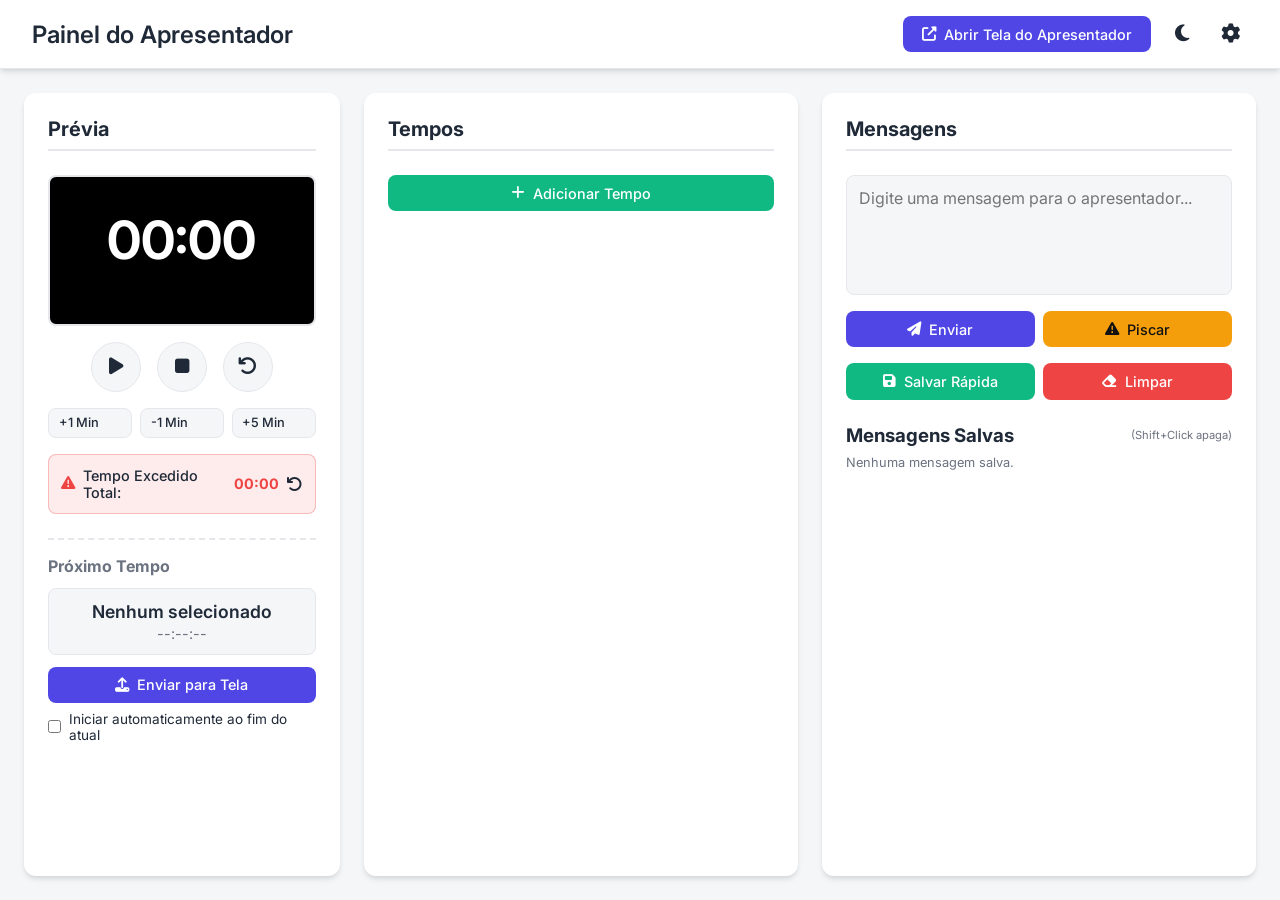
==== index.html @ 935d7884 "primeira versão" ====
<!DOCTYPE html>
<html lang="pt-BR" data-theme="light">

<head>
    <meta charset="UTF-8">
    <meta name="viewport" content="width=device-width, initial-scale=1.0">
    <title>Painel de Controle - Timer</title>
    <link rel="stylesheet" href="css/style.css">
    <link href="https://fonts.googleapis.com/css2?family=Inter:wght@400;500;600;700&display=swap" rel="stylesheet">
    <link rel="stylesheet" href="https://cdnjs.cloudflare.com/ajax/libs/font-awesome/6.4.0/css/all.min.css">
</head>

<body>
    <header class="app-header">
        <h1>Painel do Apresentador</h1>
        <div class="header-actions">
            <button id="openPresenterBtn" class="btn primary"><i class="fas fa-external-link-alt"></i> Abrir Tela do
                Apresentador</button>
            <button id="themeToggleBtn" class="btn icon-btn"><i class="fas fa-moon"></i></button>
            <button id="settingsBtn" class="btn icon-btn"><i class="fas fa-cog"></i></button>
        </div>
    </header>

    <div class="modal-overlay hidden" id="settingsModalOverlay">
        <div class="settings-modal" id="settingsPanel">
            <div class="modal-header">
                <h3>Configurações e Temas</h3>
                <button id="closeSettingsBtn" class="btn icon-btn"><i class="fas fa-times"></i></button>
            </div>

            <!-- Mini Preview -->
            <div class="mini-preview-container" id="miniPreviewContainer">
                <div class="mini-preview-bg" id="miniPreviewBg"></div>
                <div class="mini-preview-content">
                    <div class="mini-preview-time" id="miniPreviewTime">00:00:00</div>
                    <div class="mini-preview-msg" id="miniPreviewMsg">Sua mensagem aqui</div>
                </div>
            </div>

            <div class="settings-grid">
                <div class="form-group">
                    <label>Cor de Fundo</label>
                    <input type="color" id="setBgColor" value="#000000">
                </div>
                <div class="form-group">
                    <label>Cor do Texto</label>
                    <input type="color" id="setTextColor" value="#ffffff">
                </div>
                <div class="form-group">
                    <label>Tamanho da Fonte (Tempo - cqw)</label>
                    <input type="range" id="setTimeSize" min="5" max="40" value="20">
                </div>
                <div class="form-group">
                    <label>Tamanho da Fonte (Mensagem - cqw)</label>
                    <input type="range" id="setMsgSize" min="2" max="15" value="5">
                </div>
                <div class="form-group" style="grid-column: span 2;">
                    <label>Imagem de Fundo</label>
                    <div style="display: flex; gap: 0.5rem;">
                        <input type="text" id="setBgImage" placeholder="Cole a URL ou envie um arquivo local"
                            style="flex: 1;">
                        <input type="file" id="setBgImageFile" accept="image/*" style="display: none;">
                        <button class="btn secondary" onclick="document.getElementById('setBgImageFile').click()"
                            title="Escolher imagem do PC" style="white-space: nowrap;"><i class="fas fa-upload"></i>
                            Local</button>
                    </div>
                </div>
            </div>
            <div class="form-group" style="margin-top: 1.5rem;">
                <button id="applySettingsBtn" class="btn primary" style="width: 100%; justify-content: center;"><i
                        class="fas fa-check"></i> Aplicar e Salvar Padrão</button>
            </div>

            <div class="themes-section">
                <h4>Temas Personalizados</h4>
                <div class="theme-save-area">
                    <input type="text" id="newThemeName" placeholder="Nome do tema (ex: Culto Jovem)">
                    <button id="saveThemeBtn" class="btn secondary"><i class="fas fa-save"></i> Salvar Atual</button>
                </div>
                <div class="themes-list" id="themesList">
                    <!-- Temas renderizados aqui -->
                </div>
            </div>
        </div>
    </div>

    <main class="dashboard">
        <!-- Coluna Esquerda -->
        <section class="panel left-panel">
            <h2>Prévia</h2>
            <div class="preview-container" id="previewContainer">
                <div class="preview-bg" id="previewBg"></div>
                <div class="preview-content">
                    <div class="preview-name" id="previewName"></div>
                    <div class="preview-time" id="previewTime">00:00:00</div>
                    <div class="preview-message" id="previewMessage"></div>
                </div>
            </div>

            <div class="controls">
                <button class="btn control-btn" id="playPauseBtn" title="Play/Pause"><i
                        class="fas fa-play"></i></button>
                <button class="btn control-btn" id="stopBtn" title="Parar/Zerar"><i class="fas fa-stop"></i></button>
                <button class="btn control-btn" id="resetBtn" title="Reiniciar"><i class="fas fa-undo"></i></button>
            </div>
            <div class="time-adjust">
                <button class="btn small-btn" id="add1Min">+1 Min</button>
                <button class="btn small-btn" id="sub1Min">-1 Min</button>
                <button class="btn small-btn" id="add5Min">+5 Min</button>
            </div>

            <div class="lost-time-container">
                <i class="fas fa-exclamation-triangle" style="color: var(--danger);"></i>
                <span>Tempo Excedido Total: </span>
                <span id="lostTimeDisplay" class="lost-time-value">00:00</span>
                <button id="resetLostTimeBtn" class="btn icon-btn" title="Zerar Tempo Excedido"
                    style="padding: 0; margin-left: auto; font-size: 1rem;"><i class="fas fa-undo"></i></button>
            </div>

            <div class="staging-area">
                <h3>Próximo Tempo</h3>
                <div class="staged-info">
                    <div id="stagedName" class="staged-name">Nenhum selecionado</div>
                    <div id="stagedDuration" class="staged-duration">--:--:--</div>
                </div>
                <button id="pushStagedBtn" class="btn primary"
                    style="width: 100%; justify-content: center; margin-bottom: 0.5rem;" disabled><i
                        class="fas fa-upload"></i> Enviar para Tela</button>
                <div class="auto-start-toggle">
                    <input type="checkbox" id="autoStartCheck">
                    <label for="autoStartCheck" style="font-size: 0.85rem; cursor: pointer;">Iniciar automaticamente ao
                        fim do atual</label>
                </div>
            </div>
        </section>

        <!-- Coluna Central -->
        <section class="panel center-panel">
            <h2>Tempos</h2>
            <div class="bulk-add">
                <button id="showAddFormBtn" class="btn secondary"
                    style="width: 100%; justify-content: center; margin-bottom: 0.5rem;"><i class="fas fa-plus"></i>
                    Adicionar Tempo</button>
                <div id="addTimerForm"
                    style="display: none; background: var(--bg-color); border: 1px solid var(--border); padding: 1rem; border-radius: 8px; margin-bottom: 0.5rem; flex-direction: column; gap: 0.5rem;">
                    <div class="form-group">
                        <label style="font-size: 0.8rem; margin-bottom: -0.2rem;">Nome do Tempo</label>
                        <input type="text" id="newTimerName" placeholder="Ex: Pregação" autocomplete="off">
                    </div>
                    <div class="form-group">
                        <label style="font-size: 0.8rem; margin-bottom: -0.2rem;">Duração (MM:SS ou MM)</label>
                        <input type="text" id="newTimerDuration" placeholder="Ex: 45:00 ou 45" autocomplete="off">
                    </div>
                    <div style="display: flex; gap: 0.5rem; margin-top: 0.5rem;">
                        <button id="confirmAddTimerBtn" class="btn primary" style="flex: 1; justify-content: center;"><i
                                class="fas fa-check"></i> Salvar</button>
                        <button id="cancelAddTimerBtn" class="btn danger" style="flex: 1; justify-content: center;"><i
                                class="fas fa-times"></i> Cancelar</button>
                    </div>
                </div>
            </div>
            <div class="timer-list" id="timerList">
                <!-- Items inseridos dinamicamente -->
            </div>
        </section>

        <!-- Coluna Direita -->
        <section class="panel right-panel">
            <h2>Mensagens</h2>
            <div class="message-input-area">
                <textarea id="customMessageInput" placeholder="Digite uma mensagem para o apresentador..."></textarea>
                <div style="display: flex; gap: 0.5rem; width: 100%; margin-bottom: 0.5rem;">
                    <button id="sendMessageBtn" class="btn primary" style="flex: 1;"><i class="fas fa-paper-plane"></i> Enviar</button>
                    <button id="blinkMessageBtn" class="btn warning" style="flex: 1;"><i class="fas fa-exclamation-triangle"></i> Piscar</button>
                </div>
                <div style="display: flex; gap: 0.5rem; width: 100%;">
                    <button id="saveQuickMsgBtn" class="btn secondary" style="flex: 1;" title="Salvar mensagem atual como rápida"><i class="fas fa-save"></i> Salvar Rápida</button>
                    <button id="clearMessageBtn" class="btn danger" style="flex: 1;"><i class="fas fa-eraser"></i> Limpar</button>
                </div>
            </div>
            <div class="preset-messages">
                <div style="display: flex; justify-content: space-between; align-items: center; margin-bottom: 0.5rem;">
                    <h3 style="margin-bottom: 0;">Mensagens Salvas</h3>
                    <span style="font-size: 0.7rem; color: var(--text-muted);">(Shift+Click apaga)</span>
                </div>
                <div class="preset-list" id="presetList">
                    <!-- Mensagens salvas inseridas aqui -->
                </div>
            </div>
        </section>
    </main>
    <script src="js/script.js"></script>
</body>

</html>
---- css/style.css ----
:root {
    --bg-color: #f4f6f8;
    --panel-bg: #ffffff;
    --text-color: #1f2937;
    --text-muted: #6b7280;
    --primary: #4F46E5;
    --primary-hover: #4338CA;
    --secondary: #10B981;
    --secondary-hover: #059669;
    --danger: #EF4444;
    --danger-hover: #DC2626;
    --warning: #F59E0B;
    --warning-hover: #D97706;
    --border: #e5e7eb;
    --shadow: 0 4px 6px -1px rgba(0, 0, 0, 0.1), 0 2px 4px -1px rgba(0, 0, 0, 0.06);
    --radius: 12px;
}

[data-theme="dark"] {
    --bg-color: #111827;
    --panel-bg: #1F2937;
    --text-color: #F9FAFB;
    --text-muted: #9CA3AF;
    --border: #374151;
    --shadow: 0 4px 6px -1px rgba(0, 0, 0, 0.3);
}

* {
    box-sizing: border-box;
    margin: 0;
    padding: 0;
    font-family: 'Inter', sans-serif;
    transition: background-color 0.3s, color 0.3s, border-color 0.3s;
}

body {
    background-color: var(--bg-color);
    color: var(--text-color);
    height: 100vh;
    display: flex;
    flex-direction: column;
}

.app-header {
    display: flex;
    justify-content: space-between;
    align-items: center;
    padding: 1rem 2rem;
    background-color: var(--panel-bg);
    border-bottom: 1px solid var(--border);
    box-shadow: var(--shadow);
    z-index: 10;
}

.app-header h1 {
    font-size: 1.5rem;
    font-weight: 600;
}

.header-actions {
    display: flex;
    gap: 1rem;
}

.btn {
    padding: 0.6rem 1.2rem;
    border: none;
    border-radius: 8px;
    font-weight: 500;
    cursor: pointer;
    display: flex;
    align-items: center;
    gap: 0.5rem;
    transition: all 0.2s;
    font-size: 0.9rem;
}

.btn.primary { background-color: var(--primary); color: white; }
.btn.primary:hover { background-color: var(--primary-hover); transform: translateY(-1px); }
.btn.secondary { background-color: var(--secondary); color: white; }
.btn.secondary:hover { background-color: var(--secondary-hover); }
.btn.danger { background-color: var(--danger); color: white; }
.btn.danger:hover { background-color: var(--danger-hover); }
.btn.warning { background-color: var(--warning); color: #111; }
.btn.warning:hover { background-color: var(--warning-hover); color: white; }
.btn.icon-btn {
    background: transparent;
    color: var(--text-color);
    font-size: 1.2rem;
    padding: 0.5rem;
}
.btn.icon-btn:hover { background: rgba(128,128,128,0.1); }

/* Settings Modal */
.modal-overlay {
    position: fixed;
    top: 0; left: 0; right: 0; bottom: 0;
    background-color: rgba(0, 0, 0, 0.6);
    backdrop-filter: blur(4px);
    z-index: 50;
    display: flex;
    justify-content: center;
    align-items: center;
    opacity: 1;
    transition: opacity 0.3s ease;
}
.modal-overlay.hidden {
    opacity: 0;
    pointer-events: none;
}
.settings-modal {
    background-color: var(--panel-bg);
    border-radius: var(--radius);
    padding: 2rem;
    width: 90%;
    max-width: 600px;
    box-shadow: var(--shadow);
    max-height: 90vh;
    overflow-y: auto;
    transform: translateY(0) scale(1);
    transition: transform 0.3s cubic-bezier(0.175, 0.885, 0.32, 1.275);
}
.modal-overlay.hidden .settings-modal {
    transform: translateY(20px) scale(0.95);
}
.modal-header {
    display: flex;
    justify-content: space-between;
    align-items: center;
    margin-bottom: 1.5rem;
    padding-bottom: 1rem;
    border-bottom: 1px solid var(--border);
}
.modal-header h3 { font-size: 1.3rem; }

/* Mini Preview */
.mini-preview-container {
    width: 100%;
    aspect-ratio: 16/9;
    background-color: #000;
    border-radius: 8px;
    margin-bottom: 1.5rem;
    position: relative;
    overflow: hidden;
    display: flex;
    justify-content: center;
    align-items: center;
    border: 2px solid var(--border);
    container-type: inline-size;
}
.mini-preview-bg {
    position: absolute;
    top: 0; left: 0; right: 0; bottom: 0;
    background-size: cover;
    background-position: center;
    z-index: 1;
}
.mini-preview-content {
    text-align: center;
    color: white;
    z-index: 2;
    padding: 1rem;
    display: flex;
    flex-direction: column;
    align-items: center;
    justify-content: center;
}
.mini-preview-time { font-weight: 700; line-height: 1; white-space: nowrap; }
.mini-preview-msg { font-weight: 500; margin-top: 0.5rem; }

/* Themes Section */
.themes-section {
    margin-top: 2rem;
    padding-top: 1.5rem;
    border-top: 2px dashed var(--border);
}
.themes-section h4 { margin-bottom: 1rem; color: var(--text-color); font-size: 1.1rem; }
.theme-save-area { display: flex; gap: 0.5rem; margin-bottom: 1rem; }
.theme-save-area input { flex: 1; padding: 0.6rem; border: 1px solid var(--border); border-radius: 4px; background: var(--bg-color); color: var(--text-color); }
.theme-save-area input:focus { outline: none; border-color: var(--primary); }

.themes-list { display: flex; flex-direction: column; gap: 0.5rem; }
.theme-item {
    display: flex;
    justify-content: space-between;
    align-items: center;
    padding: 0.75rem 1rem;
    background: var(--bg-color);
    border-radius: 6px;
    border: 1px solid var(--border);
    transition: border-color 0.2s;
}
.theme-item:hover { border-color: var(--primary); }
.theme-info { flex: 1; cursor: pointer; font-weight: 500; display: flex; align-items: center; gap: 0.5rem; }
.theme-colors-preview { display: flex; gap: 0.2rem; }
.theme-color-dot { width: 14px; height: 14px; border-radius: 50%; border: 1px solid rgba(0,0,0,0.2); }
.theme-actions button { background: transparent; border: none; color: var(--text-muted); cursor: pointer; padding: 0.4rem; border-radius: 4px; transition: 0.2s; }
.theme-actions button:hover { background: var(--danger-hover); color: white; }
.settings-grid {
    display: grid;
    grid-template-columns: repeat(auto-fit, minmax(200px, 1fr));
    gap: 1.5rem;
}
.form-group {
    display: flex;
    flex-direction: column;
    gap: 0.5rem;
}
.form-group label { font-size: 0.85rem; color: var(--text-muted); font-weight: 500;}
.form-group input[type="color"] { width: 100%; height: 40px; border: 1px solid var(--border); border-radius: 4px; cursor: pointer; padding: 2px;}
.form-group input[type="range"] { width: 100%; cursor: pointer;}
.form-group input[type="text"] { 
    padding: 0.6rem; 
    border: 1px solid var(--border); 
    border-radius: 4px;
    background: var(--bg-color);
    color: var(--text-color);
}
.form-group input[type="text"]:focus { outline: none; border-color: var(--primary); }

.dashboard {
    display: grid;
    grid-template-columns: 0.8fr 1.1fr 1.1fr;
    gap: 1.5rem;
    padding: 1.5rem;
    flex: 1;
    overflow: hidden;
}

.panel {
    background-color: var(--panel-bg);
    border-radius: var(--radius);
    padding: 1.5rem;
    box-shadow: var(--shadow);
    display: flex;
    flex-direction: column;
    gap: 1rem;
    overflow-y: auto;
}

.panel h2 {
    font-size: 1.25rem;
    color: var(--text-color);
    margin-bottom: 0.5rem;
    border-bottom: 2px solid var(--border);
    padding-bottom: 0.5rem;
}

/* Preview */
.preview-container {
    width: 100%;
    aspect-ratio: 16/9;
    background-color: #000;
    border-radius: 8px;
    position: relative;
    overflow: hidden;
    display: flex;
    justify-content: center;
    align-items: center;
    border: 2px solid var(--border);
    container-type: inline-size;
}
.preview-bg {
    position: absolute;
    top: 0; left: 0; right: 0; bottom: 0;
    background-size: cover;
    background-position: center;
    z-index: 1;
}
.preview-content {
    text-align: center;
    color: white;
    width: 100%;
    z-index: 2;
    padding: 1rem;
    display: flex;
    flex-direction: column;
    align-items: center;
    justify-content: center;
}
.preview-name {
    font-size: 1.2rem;
    font-weight: 600;
    opacity: 0.8;
    margin-bottom: 0.5rem;
}
.preview-time {
    font-weight: 700;
    line-height: 1;
    white-space: nowrap;
}
.preview-message {
    margin-top: 0.5rem;
    min-height: 1.2rem;
}

.controls {
    display: flex;
    justify-content: center;
    gap: 1rem;
}
.control-btn {
    width: 50px;
    height: 50px;
    border-radius: 50%;
    display: flex;
    justify-content: center;
    align-items: center;
    font-size: 1.2rem;
    background-color: var(--bg-color);
    color: var(--text-color);
    border: 1px solid var(--border);
}
.control-btn:hover {
    background-color: var(--primary);
    color: white;
    border-color: var(--primary);
}
.control-btn.active { background-color: var(--primary); color: white; border-color: var(--primary); }

.time-adjust button { flex: 1; }

.hide-element {
    display: none !important;
}

.blink-msg {
    animation: blinker-msg-fast 0.2s ease-in-out 3;
}

@keyframes blinker-msg-fast {
    0% { opacity: 1; }
    50% { opacity: 0.1; }
    100% { opacity: 1; }
}

.time-adjust {
    display: flex;
    justify-content: center;
    gap: 0.5rem;
}
.small-btn {
    padding: 0.4rem 0.6rem;
    font-size: 0.8rem;
    background: var(--bg-color);
    border: 1px solid var(--border);
    color: var(--text-color);
    font-weight: 500;
}
.small-btn:hover { background: var(--border); }

/* Lost Time */
.lost-time-container {
    display: flex;
    align-items: center;
    justify-content: center;
    gap: 0.5rem;
    padding: 0.75rem;
    background-color: rgba(239, 68, 68, 0.1);
    border: 1px solid rgba(239, 68, 68, 0.3);
    border-radius: 8px;
    font-size: 0.9rem;
    font-weight: 500;
}
.lost-time-value { font-weight: 700; color: var(--danger); }

/* Staging Area */
.staging-area {
    margin-top: 0.5rem;
    padding-top: 1rem;
    border-top: 2px dashed var(--border);
}
.staging-area h3 {
    font-size: 1rem;
    margin-bottom: 0.75rem;
    color: var(--text-muted);
}
.staged-info {
    background: var(--bg-color);
    border: 1px solid var(--border);
    padding: 0.75rem;
    border-radius: 8px;
    margin-bottom: 0.75rem;
    text-align: center;
}
.staged-name { font-weight: 600; font-size: 1.1rem; }
.staged-duration { color: var(--text-muted); font-size: 0.9rem; margin-top: 0.2rem; }
.auto-start-toggle {
    display: flex;
    align-items: center;
    gap: 0.5rem;
    justify-content: center;
}

/* Center Panel - List */
.bulk-add textarea {
    width: 100%;
    height: 100px;
    resize: none;
    padding: 0.75rem;
    border-radius: 8px;
    border: 1px solid var(--border);
    background-color: var(--bg-color);
    color: var(--text-color);
    margin-bottom: 0.75rem;
    font-size: 0.9rem;
}
.bulk-add textarea:focus { outline: none; border-color: var(--primary); }
.bulk-add .btn { width: 100%; justify-content: center; }

.timer-list {
    display: flex;
    flex-direction: column;
    gap: 0.5rem;
    margin-top: 0.5rem;
}
.timer-item {
    display: flex;
    justify-content: space-between;
    align-items: center;
    padding: 0.75rem 1rem;
    background-color: var(--bg-color);
    border-radius: 8px;
    border: 1px solid var(--border);
    transition: all 0.2s;
}
.timer-item:hover { border-color: var(--primary); }
.timer-item.active {
    border-left: 4px solid var(--primary);
    background-color: rgba(79, 70, 229, 0.05);
}
.timer-info { flex: 1; cursor: pointer; }
.timer-name { font-weight: 600; font-size: 0.95rem; }
.timer-duration { font-size: 0.8rem; color: var(--text-muted); margin-top: 0.2rem;}
.timer-actions { display: flex; gap: 0.5rem; }
.timer-actions button {
    background: transparent; border: none; color: var(--text-muted); cursor: pointer; padding: 0.4rem; border-radius: 4px; transition: 0.2s;
}
.timer-actions button:hover { background: var(--danger-hover); color: white; }
.timer-actions button.play-item:hover { background: var(--primary-hover); color: white; }

/* Right Panel - Messages */
.message-input-area textarea {
    width: 100%;
    height: 120px;
    resize: none;
    padding: 0.75rem;
    border-radius: 8px;
    border: 1px solid var(--border);
    background-color: var(--bg-color);
    color: var(--text-color);
    margin-bottom: 0.75rem;
    font-size: 1rem;
}
.message-input-area textarea:focus { outline: none; border-color: var(--primary); }
.message-input-area .btn { width: 100%; justify-content: center; margin-bottom: 0.5rem; }

.preset-list { display: flex; flex-direction: column; gap: 0.5rem; margin-top: 0.5rem; }
.preset-btn {
    background-color: var(--bg-color);
    border: 1px solid var(--border);
    color: var(--text-color);
    text-align: left;
    justify-content: flex-start;
    padding: 0.75rem 1rem;
}
.preset-btn:hover { background-color: var(--border); }

/* Scrollbar styling */
::-webkit-scrollbar { width: 6px; }
::-webkit-scrollbar-track { background: transparent; }
::-webkit-scrollbar-thumb { background: var(--border); border-radius: 3px; }
::-webkit-scrollbar-thumb:hover { background: var(--text-muted); }

@media (max-width: 1024px) {
    .dashboard {
        grid-template-columns: 1fr 1fr;
    }
    .right-panel {
        grid-column: span 2;
    }
}
@media (max-width: 768px) {
    .dashboard {
        grid-template-columns: 1fr;
    }
    .right-panel {
        grid-column: span 1;
    }
}
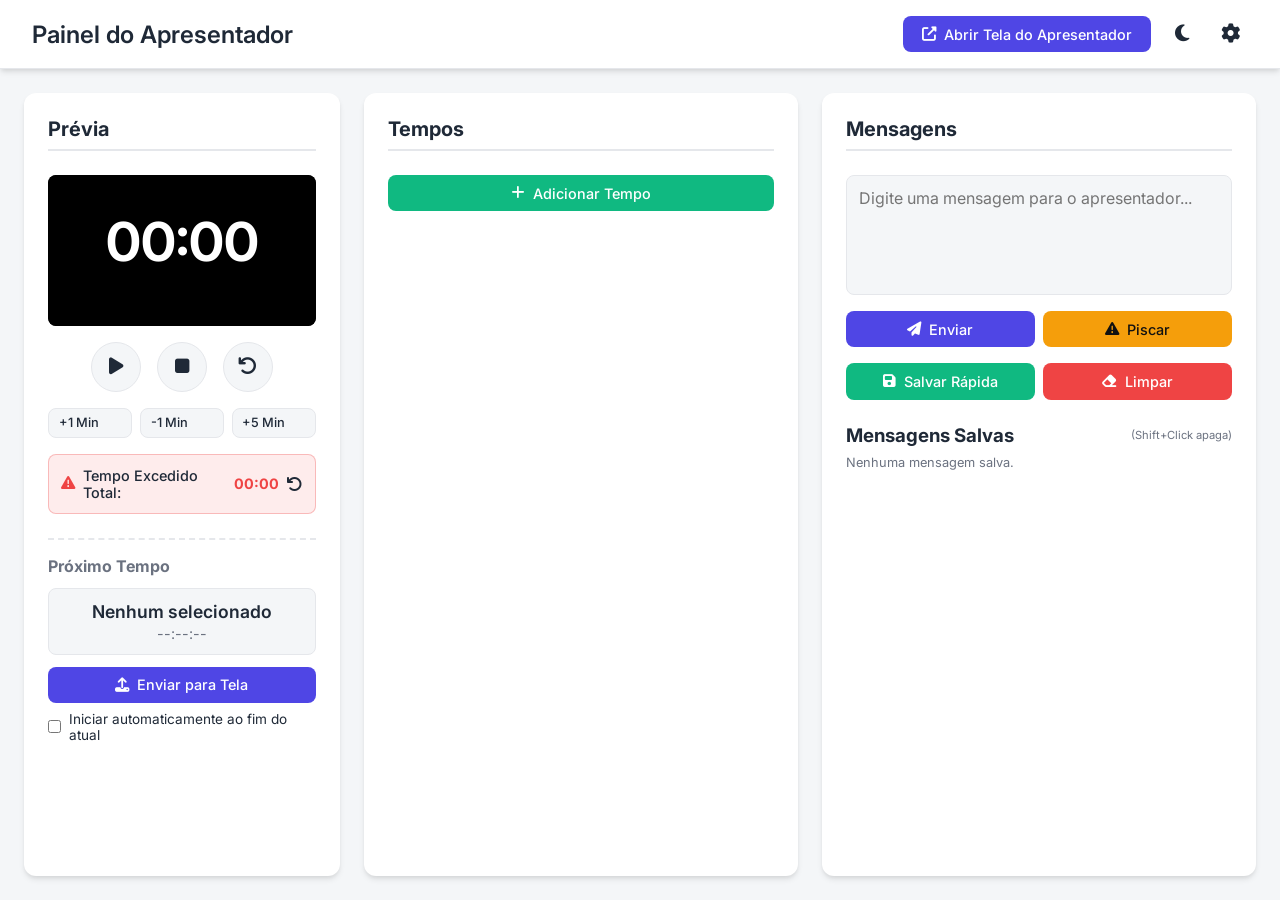
==== commit 294f242e: "feat: implement timer application with custom styling and modular JS architecture" ====
--- a/index.html
+++ b/index.html
@@ -54,6 +54,10 @@
                     <label>Tamanho da Fonte (Mensagem - cqw)</label>
                     <input type="range" id="setMsgSize" min="2" max="15" value="5">
                 </div>
+                <div class="form-group" style="flex-direction: row; align-items: center; gap: 0.5rem;">
+                    <input type="checkbox" id="setTextShadow" style="width: 18px; height: 18px; cursor: pointer;">
+                    <label for="setTextShadow" style="cursor: pointer; margin-bottom: 0;">Ativar Sombra no Texto</label>
+                </div>
                 <div class="form-group" style="grid-column: span 2;">
                     <label>Imagem de Fundo</label>
                     <div style="display: flex; gap: 0.5rem;">
@@ -88,13 +92,8 @@
         <!-- Coluna Esquerda -->
         <section class="panel left-panel">
             <h2>Prévia</h2>
-            <div class="preview-container" id="previewContainer">
-                <div class="preview-bg" id="previewBg"></div>
-                <div class="preview-content">
-                    <div class="preview-name" id="previewName"></div>
-                    <div class="preview-time" id="previewTime">00:00:00</div>
-                    <div class="preview-message" id="previewMessage"></div>
-                </div>
+            <div class="preview-container" id="previewContainer" style="padding: 0; background: #000; border: none;">
+                <iframe src="presenter.html" id="previewIframe" style="width: 100%; height: 100%; border: none; pointer-events: none; border-radius: 8px;"></iframe>
             </div>
 
             <div class="controls">
--- a/css/style.css
+++ b/css/style.css
@@ -324,6 +324,14 @@
     display: none !important;
 }
 
+.blink {
+    animation: blinker 1s linear infinite;
+}
+
+@keyframes blinker {
+    50% { opacity: 0; }
+}
+
 .blink-msg {
     animation: blinker-msg-fast 0.2s ease-in-out 3;
 }
@@ -428,6 +436,28 @@
 .timer-item.active {
     border-left: 4px solid var(--primary);
     background-color: rgba(79, 70, 229, 0.05);
+}
+
+.timer-item.dragging {
+    opacity: 0.5;
+    border: 1px dashed var(--primary);
+}
+
+.timer-item.drag-over {
+    border-top: 2px dashed var(--primary);
+    background-color: rgba(79, 70, 229, 0.05);
+}
+
+.drag-handle {
+    cursor: grab;
+    color: var(--text-muted);
+    padding-right: 0.75rem;
+    display: flex;
+    align-items: center;
+    font-size: 1.1rem;
+}
+.drag-handle:active {
+    cursor: grabbing;
 }
 .timer-info { flex: 1; cursor: pointer; }
 .timer-name { font-weight: 600; font-size: 0.95rem; }
